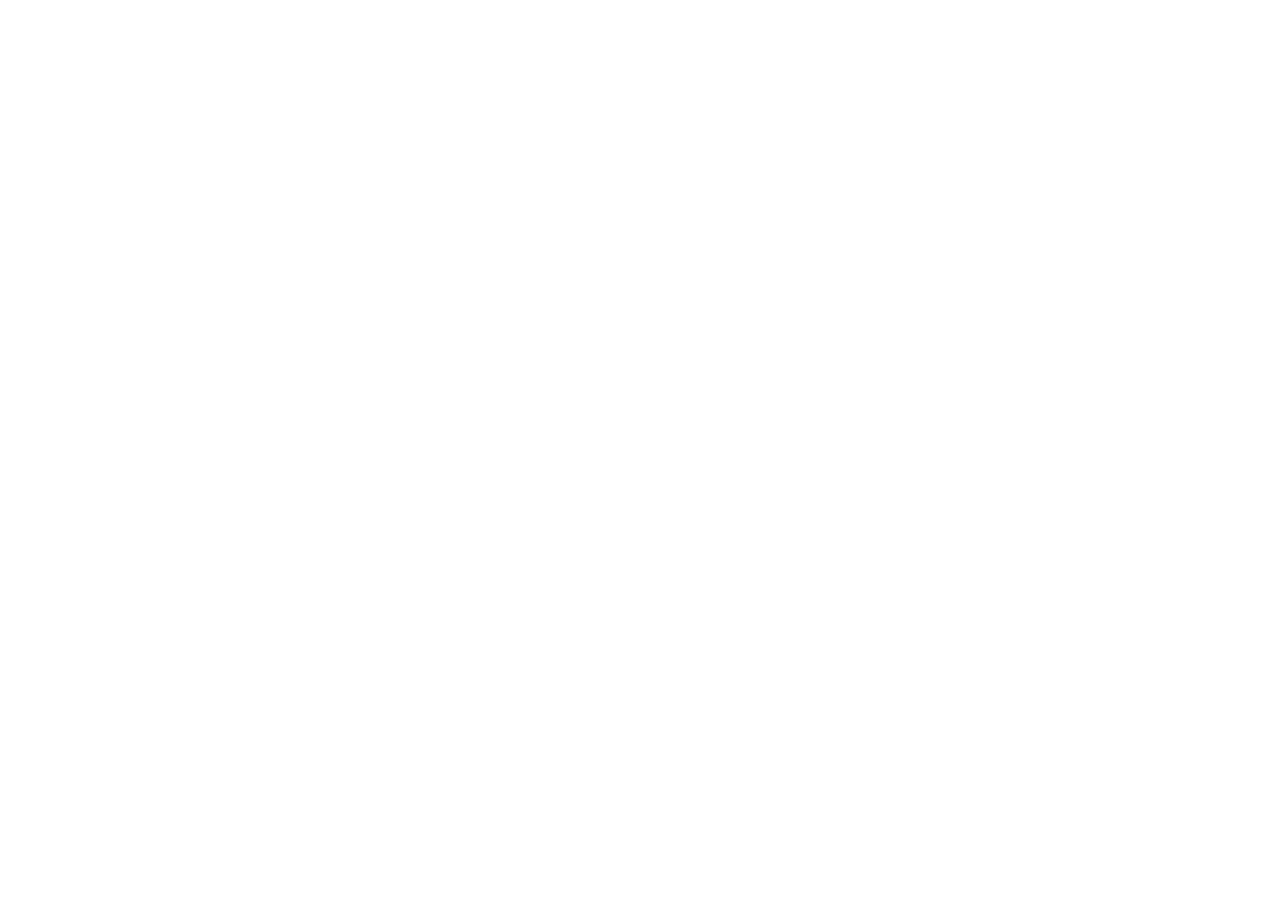
==== about.html @ 92f42657 "complete about link & add about.html file" ====
<!DOCTYPE html>
<!-------------------- html start -------------------->
<html lang="en">

<!-------------------- head start -------------------->
<head>
  <meta charset="UTF-8">
  <meta name="viewport" content="width=device-width, initial-scale=1.0">
  <title>Tic Tac Toe | About</title>
  <link rel="preconnect" href="https://fonts.gstatic.com">
  <link href="https://fonts.googleapis.com/css2?family=Roboto&display=swap" rel="stylesheet">
  <!-- index style file -->
  <link rel="stylesheet" type="text/css" href="style/about.css">
  
</head>
<!-------------------- head end -------------------->

<!-------------------- body start -------------------->
<body>
</body>
<!-------------------- body End -------------------->

</html>
<!-------------------- html end -------------------->
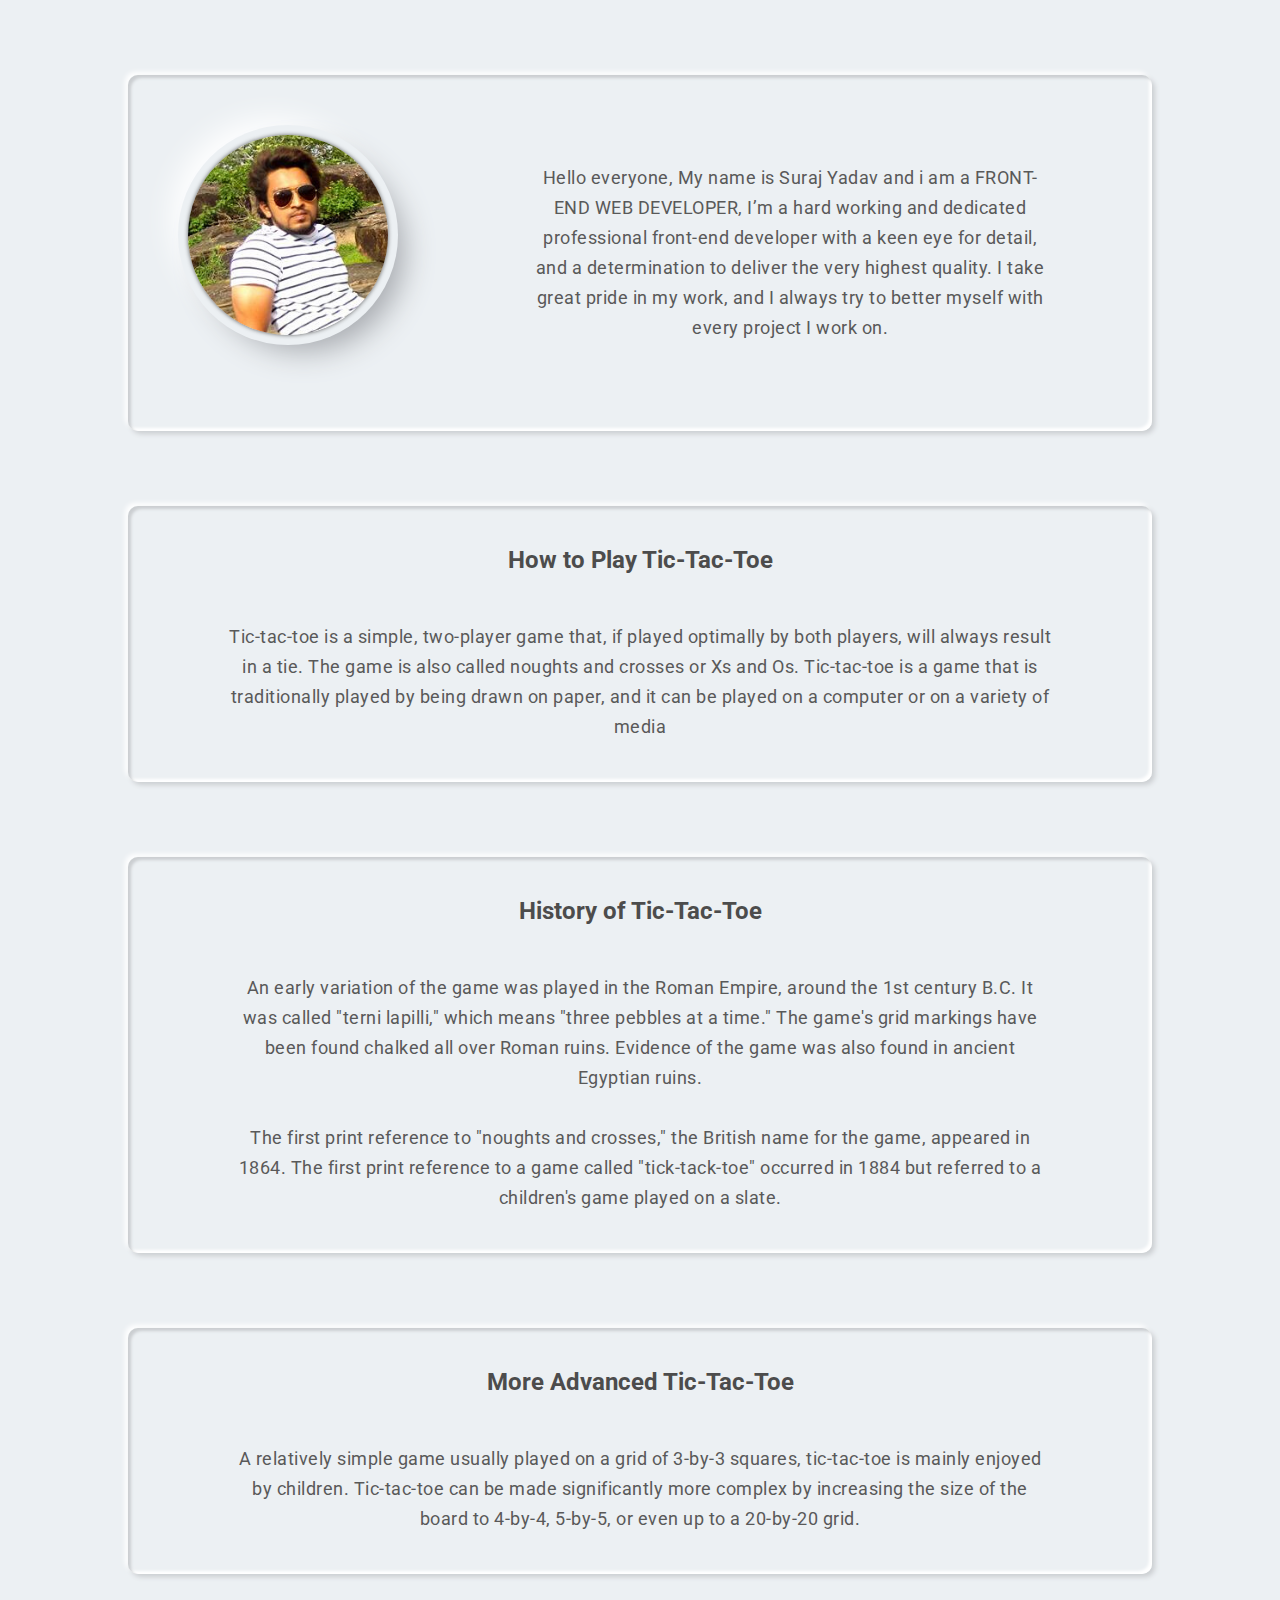
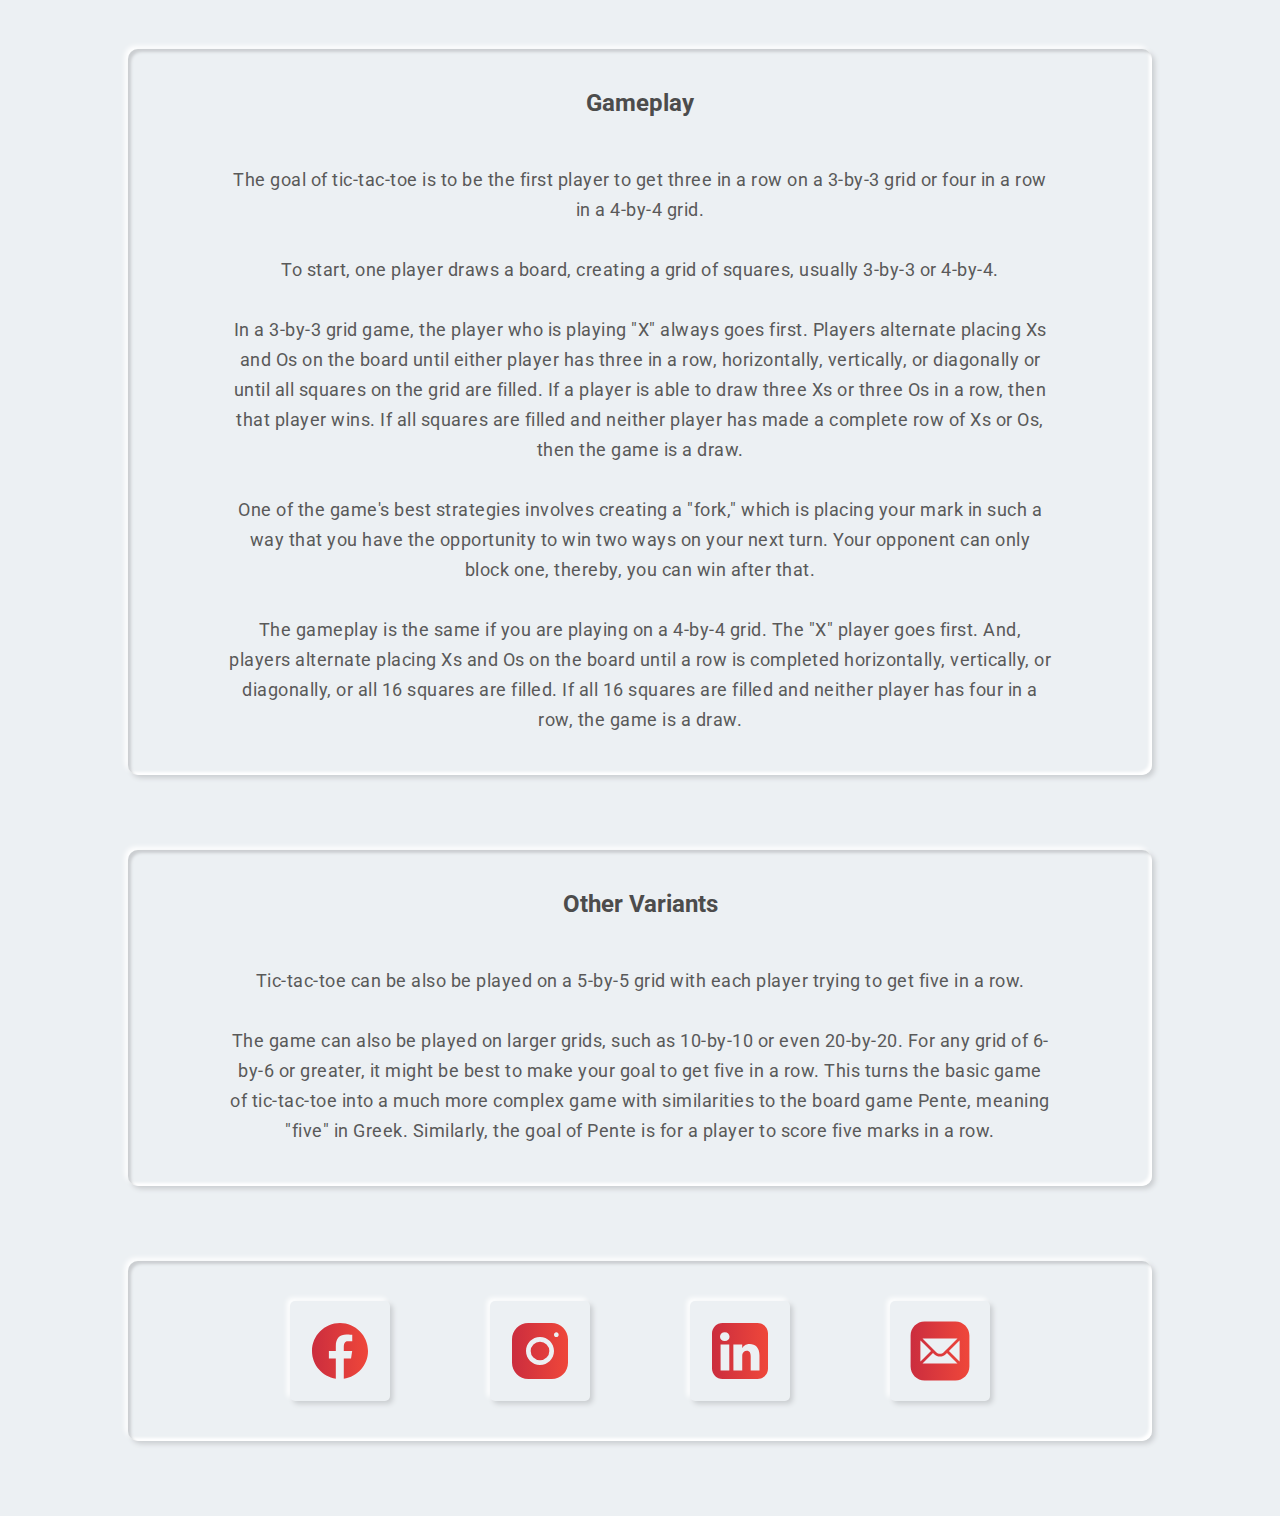
==== commit 8ca6b307: "about page & beta version complete" ====
--- a/about.html
+++ b/about.html
@@ -17,6 +17,95 @@
 
 <!-------------------- body start -------------------->
 <body>
+<!-------------------- about container start -------------------->
+<div class="about-grid-container">
+  <div class="about-grid-box"><div class="dp-image"></div></div>
+  <div class="about-grid-box">
+    <p>Hello everyone, My name is Suraj Yadav and i am a FRONT-END WEB DEVELOPER,
+      I’m a hard working and dedicated professional front-end developer with a keen eye for detail, and a determination to deliver the very highest quality. I take great pride in my work, and I always try to better myself with every project I work on.</p>
+  </div>
+</div>
+<div class="how-to-play">
+  <h2>How to Play Tic-Tac-Toe</h2>
+  <p>Tic-tac-toe is a simple, two-player game that, if played optimally by both players, will always result in a tie. The game is also called noughts and crosses or Xs and Os.
+    Tic-tac-toe is a game that is traditionally played by being drawn on paper, and it can be played on a computer or on a variety of media</p>
+</div>
+<div class="history">
+  <h2>History of Tic-Tac-Toe</h2>
+  <p>An early variation of the game was played in the Roman Empire, around the 1st century B.C. It was called "terni lapilli," which means "three pebbles at a time." The game's grid markings have been found chalked all over Roman ruins. Evidence of the game was also found in ancient Egyptian ruins.<br><br>
+    The first print reference to "noughts and crosses," the British name for the game, appeared in 1864. The first print reference to a game called "tick-tack-toe" occurred in 1884 but referred to a children's game played on a slate.</p>
+</div>
+<div class="advance">
+  <h2>More Advanced Tic-Tac-Toe</h2>
+  <p>A relatively simple game usually played on a grid of 3-by-3 squares, tic-tac-toe is mainly enjoyed by children. Tic-tac-toe can be made significantly more complex by increasing the size of the board to 4-by-4, 5-by-5, or even up to a 20-by-20 grid.</p>
+</div>
+<div class="gameplay">
+  <h2>Gameplay</h2>
+  <p>The goal of tic-tac-toe is to be the first player to get three in a row on a 3-by-3 grid or four in a row in a 4-by-4 grid.<br><br>
+    To start, one player draws a board, creating a grid of squares, usually 3-by-3 or 4-by-4.<br><br>
+    In a 3-by-3 grid game, the player who is playing "X" always goes first. Players alternate placing Xs and Os on the board until either player has three in a row, horizontally, vertically, or diagonally or until all squares on the grid are filled. If a player is able to draw three Xs or three Os in a row, then that player wins. If all squares are filled and neither player has made a complete row of Xs or Os, then the game is a draw.<br><br>
+    One of the game's best strategies involves creating a "fork," which is placing your mark in such a way that you have the opportunity to win two ways on your next turn. Your opponent can only block one, thereby, you can win after that.<br><br>
+    The gameplay is the same if you are playing on a 4-by-4 grid. The "X" player goes first. And, players alternate placing Xs and Os on the board until a row is completed horizontally, vertically, or diagonally, or all 16 squares are filled. If all 16 squares are filled and neither player has four in a row, the game is a draw.</p>
+</div>
+<div class="other">
+  <h2>Other Variants</h2>
+  <p>Tic-tac-toe can be also be played on a 5-by-5 grid with each player trying to get five in a row.<br><br>
+    The game can also be played on larger grids, such as 10-by-10 or even 20-by-20. For any grid of 6-by-6 or greater, it might be best to make your goal to get five in a row. This turns the basic game of tic-tac-toe into a much more complex game with similarities to the board game Pente, meaning "five" in Greek. Similarly, the goal of Pente is for a player to score five marks in a row.</p>
+</div>
+<div class="social">
+  <div class="social-grid-container">
+    <div class="social-grid-box grid-first">
+      <a href="https://www.facebook.com/surajt26/" target="_blank">
+        <?xml version="1.0"?><svg fill="url(#svg-facebook)" xmlns="http://www.w3.org/2000/svg"  viewBox="0 0 24 24" width="96px" height="96px">
+        <defs>
+          <linearGradient id="svg-facebook" x1="0%" y1="0%" x2="100%" y2="0%">
+            <stop offset="0%" style="stop-color:#cb2d3e;stop-opacity:1" />
+            <stop offset="100%" style="stop-color:#ef473a;stop-opacity:1" />
+          </linearGradient>
+        </defs>
+        <path d="M12,0C5.373,0,0,5.373,0,12c0,6.016,4.432,10.984,10.206,11.852V15.18H7.237v-3.154h2.969V9.927c0-3.475,1.693-5,4.581-5 c1.383,0,2.115,0.103,2.461,0.149v2.753h-1.97c-1.226,0-1.654,1.163-1.654,2.473v1.724h3.593L16.73,15.18h-3.106v8.697 C19.481,23.083,24,18.075,24,12C24,5.373,18.627,0,12,0z"/></svg>
+      </a>
+    </div>
+    <div class="social-grid-box grid-second">
+      <a href="https://www.instagram.com/surajt26/" target="_blank">
+        <?xml version="1.0"?><svg fill="url(#svg-instagram)" xmlns="http://www.w3.org/2000/svg"  viewBox="0 0 30 30" width="90px" height="90px">
+        <defs>
+          <linearGradient id="svg-instagram" x1="0%" y1="0%" x2="100%" y2="0%">
+            <stop offset="0%" style="stop-color:#cb2d3e;stop-opacity:1" />
+            <stop offset="100%" style="stop-color:#ef473a;stop-opacity:1" />
+          </linearGradient>
+        </defs>
+        <path d="M 9.9980469 3 C 6.1390469 3 3 6.1419531 3 10.001953 L 3 20.001953 C 3 23.860953 6.1419531 27 10.001953 27 L 20.001953 27 C 23.860953 27 27 23.858047 27 19.998047 L 27 9.9980469 C 27 6.1390469 23.858047 3 19.998047 3 L 9.9980469 3 z M 22 7 C 22.552 7 23 7.448 23 8 C 23 8.552 22.552 9 22 9 C 21.448 9 21 8.552 21 8 C 21 7.448 21.448 7 22 7 z M 15 9 C 18.309 9 21 11.691 21 15 C 21 18.309 18.309 21 15 21 C 11.691 21 9 18.309 9 15 C 9 11.691 11.691 9 15 9 z M 15 11 A 4 4 0 0 0 11 15 A 4 4 0 0 0 15 19 A 4 4 0 0 0 19 15 A 4 4 0 0 0 15 11 z"/></svg>
+      </a>
+    </div>
+    <div class="social-grid-box grid-third">
+      <a href="https://www.linkedin.com/in/surajt26/" target="_blank">
+        <svg fill="url(#svg-gmail)" xmlns="http://www.w3.org/2000/svg"  viewBox="0 0 26 26" width="104px" height="104px">
+        <defs>
+          <linearGradient id="svg-linkedin" x1="0%" y1="0%" x2="100%" y2="0%">
+            <stop offset="0%" style="stop-color:#cb2d3e;stop-opacity:1" />
+            <stop offset="100%" style="stop-color:#ef473a;stop-opacity:1" />
+          </linearGradient>
+        </defs>
+        <path d="M 21.125 0 L 4.875 0 C 2.183594 0 0 2.183594 0 4.875 L 0 21.125 C 0 23.816406 2.183594 26 4.875 26 L 21.125 26 C 23.816406 26 26 23.816406 26 21.125 L 26 4.875 C 26 2.183594 23.816406 0 21.125 0 Z M 8.039063 22.070313 L 4 22.070313 L 3.976563 9.976563 L 8.015625 9.976563 Z M 5.917969 8.394531 L 5.894531 8.394531 C 4.574219 8.394531 3.722656 7.484375 3.722656 6.351563 C 3.722656 5.191406 4.601563 4.3125 5.945313 4.3125 C 7.289063 4.3125 8.113281 5.191406 8.140625 6.351563 C 8.140625 7.484375 7.285156 8.394531 5.917969 8.394531 Z M 22.042969 22.070313 L 17.96875 22.070313 L 17.96875 15.5 C 17.96875 13.910156 17.546875 12.828125 16.125 12.828125 C 15.039063 12.828125 14.453125 13.558594 14.171875 14.265625 C 14.066406 14.519531 14.039063 14.867188 14.039063 15.222656 L 14.039063 22.070313 L 9.945313 22.070313 L 9.921875 9.976563 L 14.015625 9.976563 L 14.039063 11.683594 C 14.5625 10.875 15.433594 9.730469 17.519531 9.730469 C 20.105469 9.730469 22.039063 11.417969 22.039063 15.046875 L 22.039063 22.070313 Z"/></svg>
+      </a>
+    </div>
+    <div class="social-grid-box grid-fourth">
+      <a href="mailto:face.surajyadav@gmail.com">
+        <svg fill="url(#svg-gmail)" xmlns="http://www.w3.org/2000/svg"  viewBox="0 0 50 50" width="100px" height="100px">
+        <defs>
+          <linearGradient id="svg-gmail" x1="0%" y1="0%" x2="100%" y2="0%">
+            <stop offset="0%" style="stop-color:#cb2d3e;stop-opacity:1" />
+            <stop offset="100%" style="stop-color:#ef473a;stop-opacity:1" />
+          </linearGradient>
+        </defs>
+        <path d="M 14 4 C 8.4886661 4 4 8.4886661 4 14 L 4 36 C 4 41.511334 8.4886661 46 14 46 L 36 46 C 41.511334 46 46 41.511334 46 36 L 46 14 C 46 8.4886661 41.511334 4 36 4 L 14 4 z M 13 16 L 37 16 C 37.18 16 37.349766 16.020312 37.509766 16.070312 L 27.679688 25.890625 C 26.199688 27.370625 23.790547 27.370625 22.310547 25.890625 L 12.490234 16.070312 C 12.650234 16.020312 12.82 16 13 16 z M 11.070312 17.490234 L 18.589844 25 L 11.070312 32.509766 C 11.020312 32.349766 11 32.18 11 32 L 11 18 C 11 17.82 11.020312 17.650234 11.070312 17.490234 z M 38.929688 17.490234 C 38.979688 17.650234 39 17.82 39 18 L 39 32 C 39 32.18 38.979687 32.349766 38.929688 32.509766 L 31.400391 25 L 38.929688 17.490234 z M 20 26.410156 L 20.890625 27.310547 C 22.020625 28.440547 23.510234 29 24.990234 29 C 26.480234 29 27.959844 28.440547 29.089844 27.310547 L 29.990234 26.410156 L 37.509766 33.929688 C 37.349766 33.979688 37.18 34 37 34 L 13 34 C 12.82 34 12.650234 33.979687 12.490234 33.929688 L 20 26.410156 z"/></svg>
+      </a>
+    </div>
+  </div>
+</div>
+<!-------------------- about container end -------------------->
+
 </body>
 <!-------------------- body End -------------------->
 
--- a/style/about.css
+++ b/style/about.css
@@ -0,0 +1,212 @@
+/* -------------------- universal start -------------------- */
+* {
+  margin: 0;
+  padding: 0;
+  box-sizing: border-box;
+  -moz-box-sizing: border-box;
+  -webkit-box-sizing: border-box;
+  font-family: 'Roboto', sans-serif;
+}
+
+body {
+  background-color: #ecf0f3;
+}
+/* -------------------- universal end -------------------- */
+
+/* -------------------- about container start -------------------- */
+.about-grid-container {
+  display: grid;
+  padding: 40px 0;
+  margin: 75px auto;
+  width: 80%;
+  grid-template-columns: 300px 1fr;
+  border-radius: 10px;
+  box-shadow: 3px 3px 5px #cbced1, -3px -3px 5px #ffffff, inset 3px 3px 3px #cbced1, inset -3px -3px 3px #ffffff;
+}
+
+.about-grid-container .dp-image {
+  width: 200px;
+  height: 200px;
+  margin: 20px 0 0 60px;
+  background-image: url("../image/suraj_about_me.png");
+  background-size: cover;
+  background-position: center;
+  border-radius: 50%;
+  box-shadow: 
+  /* logo shadow */
+  0px 0px 4px #5f5f5f,
+  /* offset */
+  0px 0px 0px 10px #ecf0f3,
+  /*bottom right */
+  16px 16px 30px #a7aaaf,
+  /* top left */
+  -16px -16px 30px #ffffff
+  ;
+}
+
+.about-grid-container p {
+  margin: 48px 100px;
+  font-size: 18px;
+  text-align: center;
+  color: #595959;
+  letter-spacing: .5px;
+  line-height: 30px;
+}
+
+.how-to-play,
+.history,
+.advance,
+.gameplay,
+.other,
+.social {
+  padding: 40px 0;
+  margin: 75px auto;
+  width: 80%;
+  border-radius: 10px;
+  box-shadow: 3px 3px 5px #cbced1, -3px -3px 5px #ffffff, inset 3px 3px 3px #cbced1, inset -3px -3px 3px #ffffff;
+}
+
+.how-to-play h2,
+.history h2,
+.advance h2,
+.gameplay h2,
+.other h2 {
+  text-align: center;
+  color: #4c4c4c;
+}
+
+.how-to-play p,
+.history p,
+.advance p,
+.gameplay p,
+.other p {
+  margin: 48px 100px 0;
+  font-size: 18px;
+  text-align: center;
+  color: #595959;
+  letter-spacing: .5px;
+  line-height: 30px;
+}
+
+.social .social-grid-container {
+  display: grid;
+  grid-template-columns: repeat(4, 100px);
+  grid-template-rows: 100px;
+  column-gap: 100px;
+  width: 700px;
+  margin: 0 auto;
+}
+
+.social .social-grid-box {
+  padding: 15px;
+  border-radius: 5px;
+  box-shadow: 3px 3px 5px #cbced1, -3px -3px 5px #ffffff;
+  cursor: pointer;
+}
+
+.social .social-grid-box:hover {
+  border-radius: 5px;
+  box-shadow: inset 3px 3px 5px #cbced1, inset -3px -3px 5px #ffffff;
+}
+
+.social svg {
+  width: 70px;
+  height: 70px;
+}
+
+.social .grid-first,
+.social .grid-third {
+  padding: 22px;
+}
+
+.social .grid-first svg,
+.social .grid-third svg {
+  width: 56px;
+  height: 56px;
+}
+
+@media only screen and (max-width: 1250px) {
+  .about-grid-container p {
+    margin: 30px 100px;
+  }
+}
+
+@media only screen and (max-width: 1070px) {
+  .about-grid-container p {
+    margin: 20px 100px;
+  }
+}
+
+@media only screen and (max-width: 1050px) {
+  .about-grid-container p {
+    margin: 48px 50px;
+  }
+
+  .about-grid-container,
+  .how-to-play,
+  .history,
+  .advance,
+  .gameplay,
+  .other,
+  .social {
+    width: 90%;
+  }
+
+  .how-to-play p,
+  .history p,
+  .advance p,
+  .gameplay p,
+  .other p {
+    margin: 48px 50px 0;
+  }
+}
+
+@media only screen and (max-width: 900px) {
+  .about-grid-container p {
+    margin: 10px 50px;
+  }
+}
+
+@media only screen and (max-width: 800px) {
+  .about-grid-container {
+    grid-template-columns: 1fr;
+    margin: 48 50px;
+  }
+
+  .about-grid-container .dp-image {
+    margin: 20px auto;
+  }
+
+  .about-grid-container p {
+    font-size: 16px;
+    margin: 48px 20px;
+    line-height: 25px;
+  }
+
+  .how-to-play p,
+  .history p,
+  .advance p,
+  .gameplay p,
+  .other p {
+    font-size: 16px;
+    margin: 48px 20px 0;
+    letter-spacing: .5px;
+    line-height: 25px;
+  }
+
+  .social .social-grid-container {
+    grid-template-columns: repeat(2, 100px);
+    grid-template-rows: repeat(2, 100px);
+    column-gap: 100px;
+    row-gap: 50px;
+    width: 300px;
+  }
+}
+
+@media only screen and (max-width: 500px) {
+  .social .social-grid-container {
+    column-gap: 50px;
+    width: 250px;
+  }
+}
+/* -------------------- about container end -------------------- */